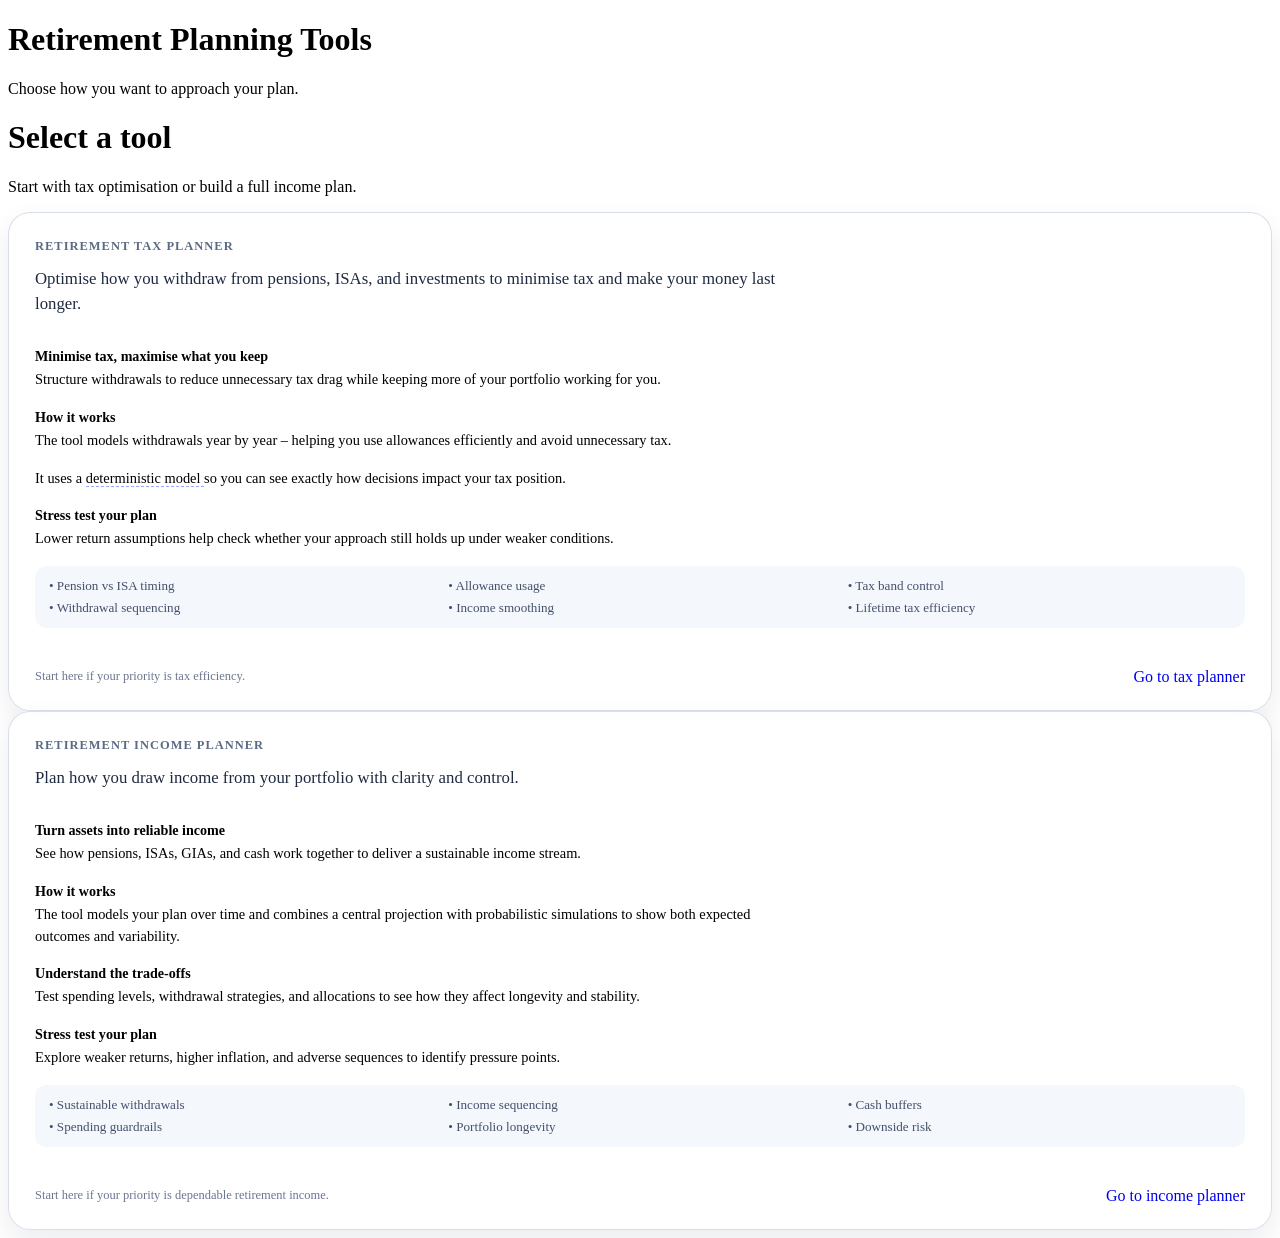
==== index.html @ 4cd3f2c4 "Add files via upload" ====
<!DOCTYPE html>
<html lang="en">
<head>
  <meta charset="utf-8"/>
  <meta name="viewport" content="width=device-width, initial-scale=1.0"/>
  <link rel="icon" type="image/svg+xml" href="favicon.svg" />
  <title>Retirement Planning Tools</title>

  <link href="css/styles.css" rel="stylesheet"/>
  <link href="css/start.css" rel="stylesheet"/>
</head>

<body>

<div class="app entry-page">

  <header class="top-header">
    <div class="top-header__inner">
      <div class="title-block">
        <h1>Retirement Planning Tools</h1>
        <p>Choose how you want to approach your plan.</p>
      </div>
    </div>
  </header>

  <div class="page-content">

    <div id="tab-setup">

      <div class="setup-intro-row">
        <div class="setup-intro__text">
          <h1>Select a tool</h1>
          <p>Start with tax optimisation or build a full income plan.</p>
        </div>
      </div>

      <div class="setup-grid">

        <!-- TAX -->
        <div class="entry-card">

          <div class="entry-title">Retirement Tax Planner</div>

          <div style="max-width:760px;display:flex;flex-direction:column;gap:16px;">

            <div class="entry-hero">
              Optimise how you withdraw from pensions, ISAs, and investments to minimise tax and make your money last longer.
            </div>

            <div class="entry-section">
              <strong>Minimise tax, maximise what you keep</strong>
              Structure withdrawals to reduce unnecessary tax drag while keeping more of your portfolio working for you.
            </div>

            <div class="entry-section">
              <strong>How it works</strong>
              The tool models withdrawals year by year – helping you use allowances efficiently and avoid unnecessary tax.
            </div>

            <div class="entry-section">
              It uses a 
              <span class="entry-tooltip">
                deterministic model
                <span class="entry-tooltip-box">
                  A fixed projection based entirely on your inputs.
                </span>
              </span>
              so you can see exactly how decisions impact your tax position.
            </div>

            <div class="entry-section">
              <strong>Stress test your plan</strong>
              Lower return assumptions help check whether your approach still holds up under weaker conditions.
            </div>

          </div>

          <div class="entry-aside">
            <div style="display:grid;grid-template-columns:1fr 1fr 1fr;gap:6px 16px;">
              <div>• Pension vs ISA timing</div>
              <div>• Allowance usage</div>
              <div>• Tax band control</div>
              <div>• Withdrawal sequencing</div>
              <div>• Income smoothing</div>
              <div>• Lifetime tax efficiency</div>
            </div>
          </div>

          <div class="entry-footer">
            <div class="entry-note">
              Start here if your priority is tax efficiency.
            </div>

            <a href="https://mr-androidwoody.github.io/tax-planner/" class="btn btn-primary" style="text-decoration:none;">
              Go to tax planner
            </a>
          </div>

        </div>

        <!-- INCOME -->
        <div class="entry-card">

          <div class="entry-title">Retirement Income Planner</div>

          <div style="max-width:760px;display:flex;flex-direction:column;gap:16px;">

            <div class="entry-hero">
              Plan how you draw income from your portfolio with clarity and control.
            </div>

            <div class="entry-section">
              <strong>Turn assets into reliable income</strong>
              See how pensions, ISAs, GIAs, and cash work together to deliver a sustainable income stream.
            </div>

            <div class="entry-section">
              <strong>How it works</strong>
              The tool models your plan over time and combines a central projection with probabilistic simulations to show both expected outcomes and variability.
            </div>

            <div class="entry-section">
              <strong>Understand the trade-offs</strong>
              Test spending levels, withdrawal strategies, and allocations to see how they affect longevity and stability.
            </div>

            <div class="entry-section">
              <strong>Stress test your plan</strong>
              Explore weaker returns, higher inflation, and adverse sequences to identify pressure points.
            </div>

          </div>

          <div class="entry-aside">
            <div style="display:grid;grid-template-columns:1fr 1fr 1fr;gap:6px 16px;">
              <div>• Sustainable withdrawals</div>
              <div>• Income sequencing</div>
              <div>• Cash buffers</div>
              <div>• Spending guardrails</div>
              <div>• Portfolio longevity</div>
              <div>• Downside risk</div>
            </div>
          </div>

          <div class="entry-footer">
            <div class="entry-note">
              Start here if your priority is dependable retirement income.
            </div>

            <a href="https://mr-androidwoody.github.io/retirement-income-planner/" class="btn btn-primary" style="text-decoration:none;">
              Go to income planner
            </a>
          </div>

        </div>

      </div>

    </div>

  </div>

</div>

</body>
</html>
---- css/start.css ----
/* ========================================
   Start Page (scoped)
   ======================================== */

.entry-page .page-content {
  padding: calc(var(--header-height) + 4px) 28px 56px;
}

/* Grid */
.entry-page .setup-grid {
  grid-template-columns: 1fr 1fr;
  gap: 28px;
}

/* Card */
.entry-card {
  padding: 26px 26px 24px;
  border-radius: 22px;
  background: rgba(255,255,255,0.92);
  border: 1px solid rgba(212,220,232,0.9);
  box-shadow: 0 12px 28px rgba(18,30,52,0.08);
  display: flex;
  flex-direction: column;
  transition: transform 180ms ease, box-shadow 180ms ease;
}

.entry-card:hover {
  transform: translateY(-3px);
  box-shadow: 0 16px 32px rgba(18,30,52,0.1);
}

/* Title */
.entry-title {
  font-size: 0.78rem;
  letter-spacing: 0.08em;
  text-transform: uppercase;
  font-weight: 700;
  color: #5c6b85;
  margin-bottom: 12px;
}

/* Hero */
.entry-hero {
  font-size: 1.05rem;
  line-height: 1.5;
  margin-bottom: 14px;
  color: #1f2a40;
}

/* Sections */
.entry-section {
  font-size: 0.9rem;
  line-height: 1.5;
}

.entry-section strong {
  display: block;
  font-size: 0.88rem;
  margin-bottom: 2px;
}

/* Aside */
.entry-aside {
  margin-top: 16px;
  padding: 12px 14px;
  border-radius: 12px;
  background: #f4f7fc;
  font-size: 0.82rem;
  color: #44506a;
}

/* Tooltip */
.entry-tooltip {
  position: relative;
  border-bottom: 1px dashed rgba(45,91,255,0.5);
  cursor: help;
}

.entry-tooltip-box {
  position: absolute;
  bottom: 130%;
  left: 0;
  width: 260px;
  background: #1f2a40;
  color: #fff;
  font-size: 0.75rem;
  padding: 10px 12px;
  border-radius: 8px;
  opacity: 0;
  transform: translateY(6px);
  pointer-events: none;
  transition: all 140ms ease;
}

.entry-tooltip:hover .entry-tooltip-box {
  opacity: 1;
  transform: translateY(0);
}

/* Footer */
.entry-footer {
  margin-top: auto;
  padding-top: 40px;
  display: flex;
  justify-content: space-between;
  align-items: center;
}

.entry-note {
  font-size: 0.78rem;
  color: #6b778f;
}
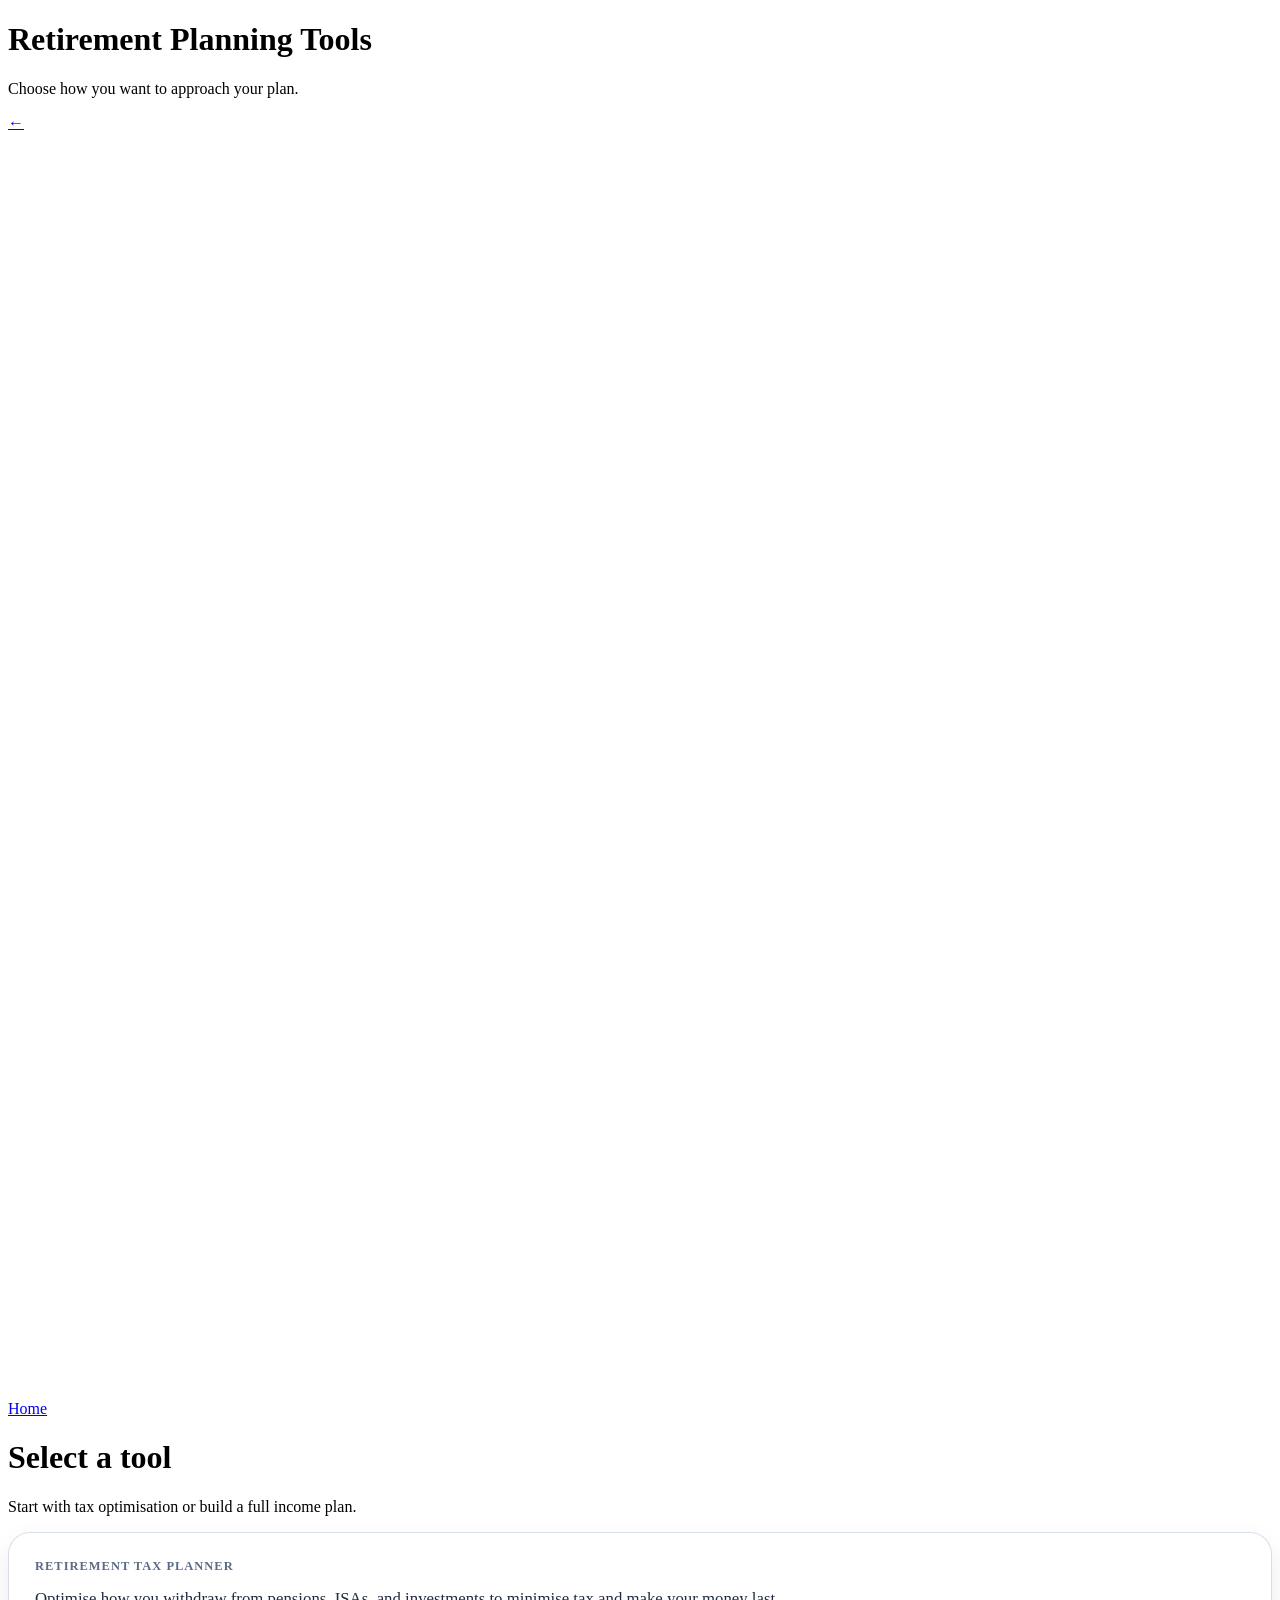
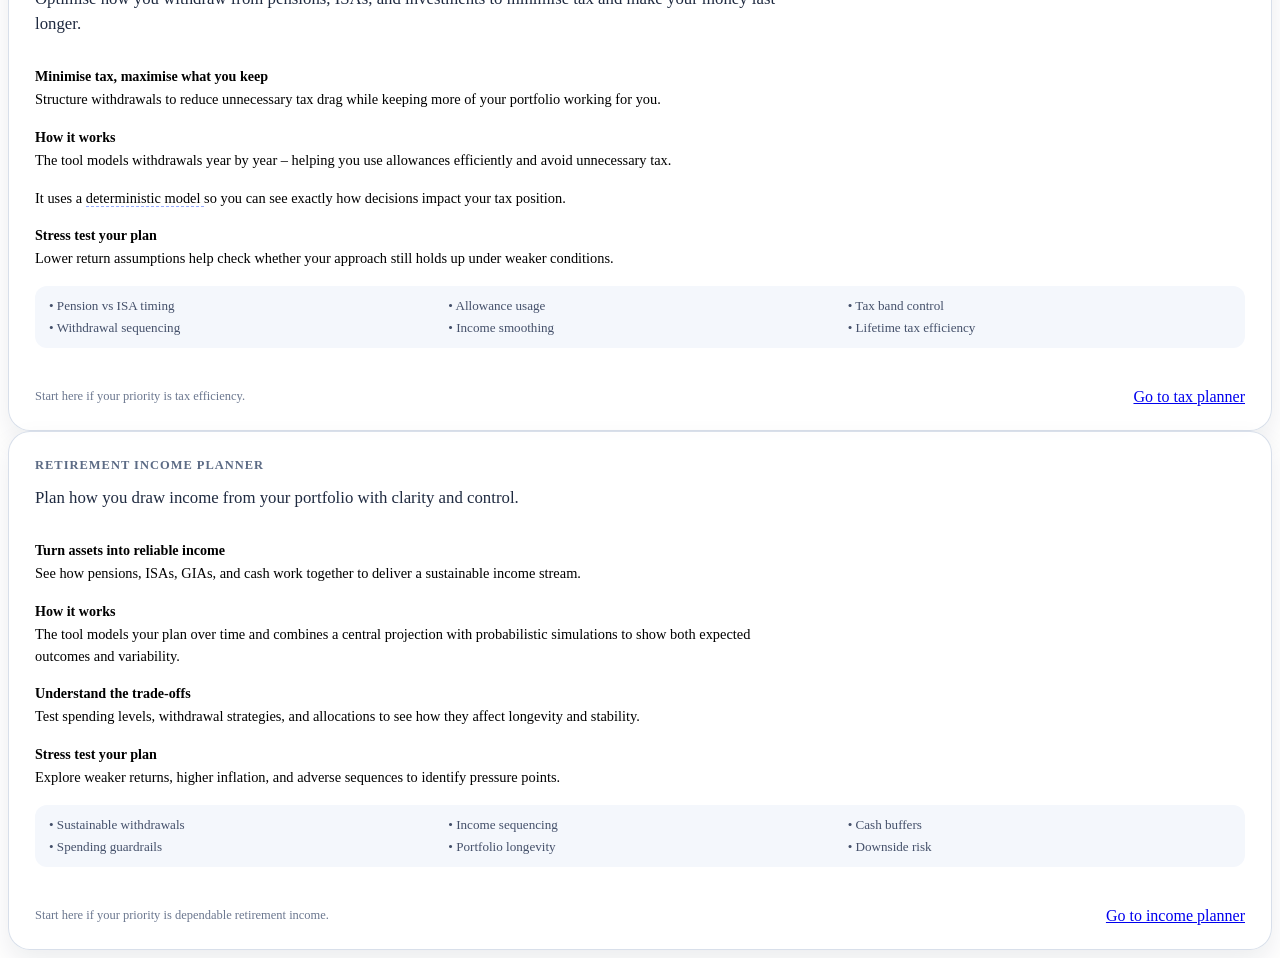
==== commit 28d92352: "Add files via upload" ====
--- a/index.html
+++ b/index.html
@@ -1,12 +1,16 @@
 <!DOCTYPE html>
 <html lang="en">
+
 <head>
   <meta charset="utf-8"/>
   <meta name="viewport" content="width=device-width, initial-scale=1.0"/>
   <link rel="icon" type="image/svg+xml" href="favicon.svg" />
   <title>Retirement Planning Tools</title>
 
-  <link href="css/styles.css" rel="stylesheet"/>
+  <!-- Core app styles (absolute path - preserved) -->
+  <link href="https://mr-androidwoody.github.io/tax-planner/css/styles.css" rel="stylesheet"/>
+
+  <!-- Start page styles -->
   <link href="css/start.css" rel="stylesheet"/>
 </head>
 
@@ -14,19 +18,33 @@
 
 <div class="app entry-page">
 
-  <header class="top-header">
-    <div class="top-header__inner">
-      <div class="title-block">
-        <h1>Retirement Planning Tools</h1>
-        <p>Choose how you want to approach your plan.</p>
+  <!-- Header -->
+    <header class="top-header">
+      <div class="top-header__inner header-with-home">
+    
+        <div class="title-block">
+          <h1>Retirement Planning Tools</h1>
+          <p>Choose how you want to approach your plan.</p>
+        </div>
+    
+        <a href="#" class="home-btn">
+          <span class="home-arrow">←</span>
+          <svg viewBox="0 0 24 24" fill="none" stroke-width="2">
+            <path d="M3 11l9-7 9 7"/>
+            <path d="M9 22V12h6v10"/>
+          </svg>
+          Home
+        </a>
+    
       </div>
-    </div>
-  </header>
+    </header>
 
+  <!-- Page -->
   <div class="page-content">
 
     <div id="tab-setup">
 
+      <!-- Intro -->
       <div class="setup-intro-row">
         <div class="setup-intro__text">
           <h1>Select a tool</h1>
@@ -34,6 +52,7 @@
         </div>
       </div>
 
+      <!-- Grid -->
       <div class="setup-grid">
 
         <!-- TAX -->
@@ -91,7 +110,7 @@
               Start here if your priority is tax efficiency.
             </div>
 
-            <a href="https://mr-androidwoody.github.io/tax-planner/" class="btn btn-primary" style="text-decoration:none;">
+            <a href="https://mr-androidwoody.github.io/tax-planner/" class="btn btn-primary">
               Go to tax planner
             </a>
           </div>
@@ -147,7 +166,7 @@
               Start here if your priority is dependable retirement income.
             </div>
 
-            <a href="https://mr-androidwoody.github.io/retirement-income-planner/" class="btn btn-primary" style="text-decoration:none;">
+            <a href="https://mr-androidwoody.github.io/retirement-income-planner/" class="btn btn-primary">
               Go to income planner
             </a>
           </div>
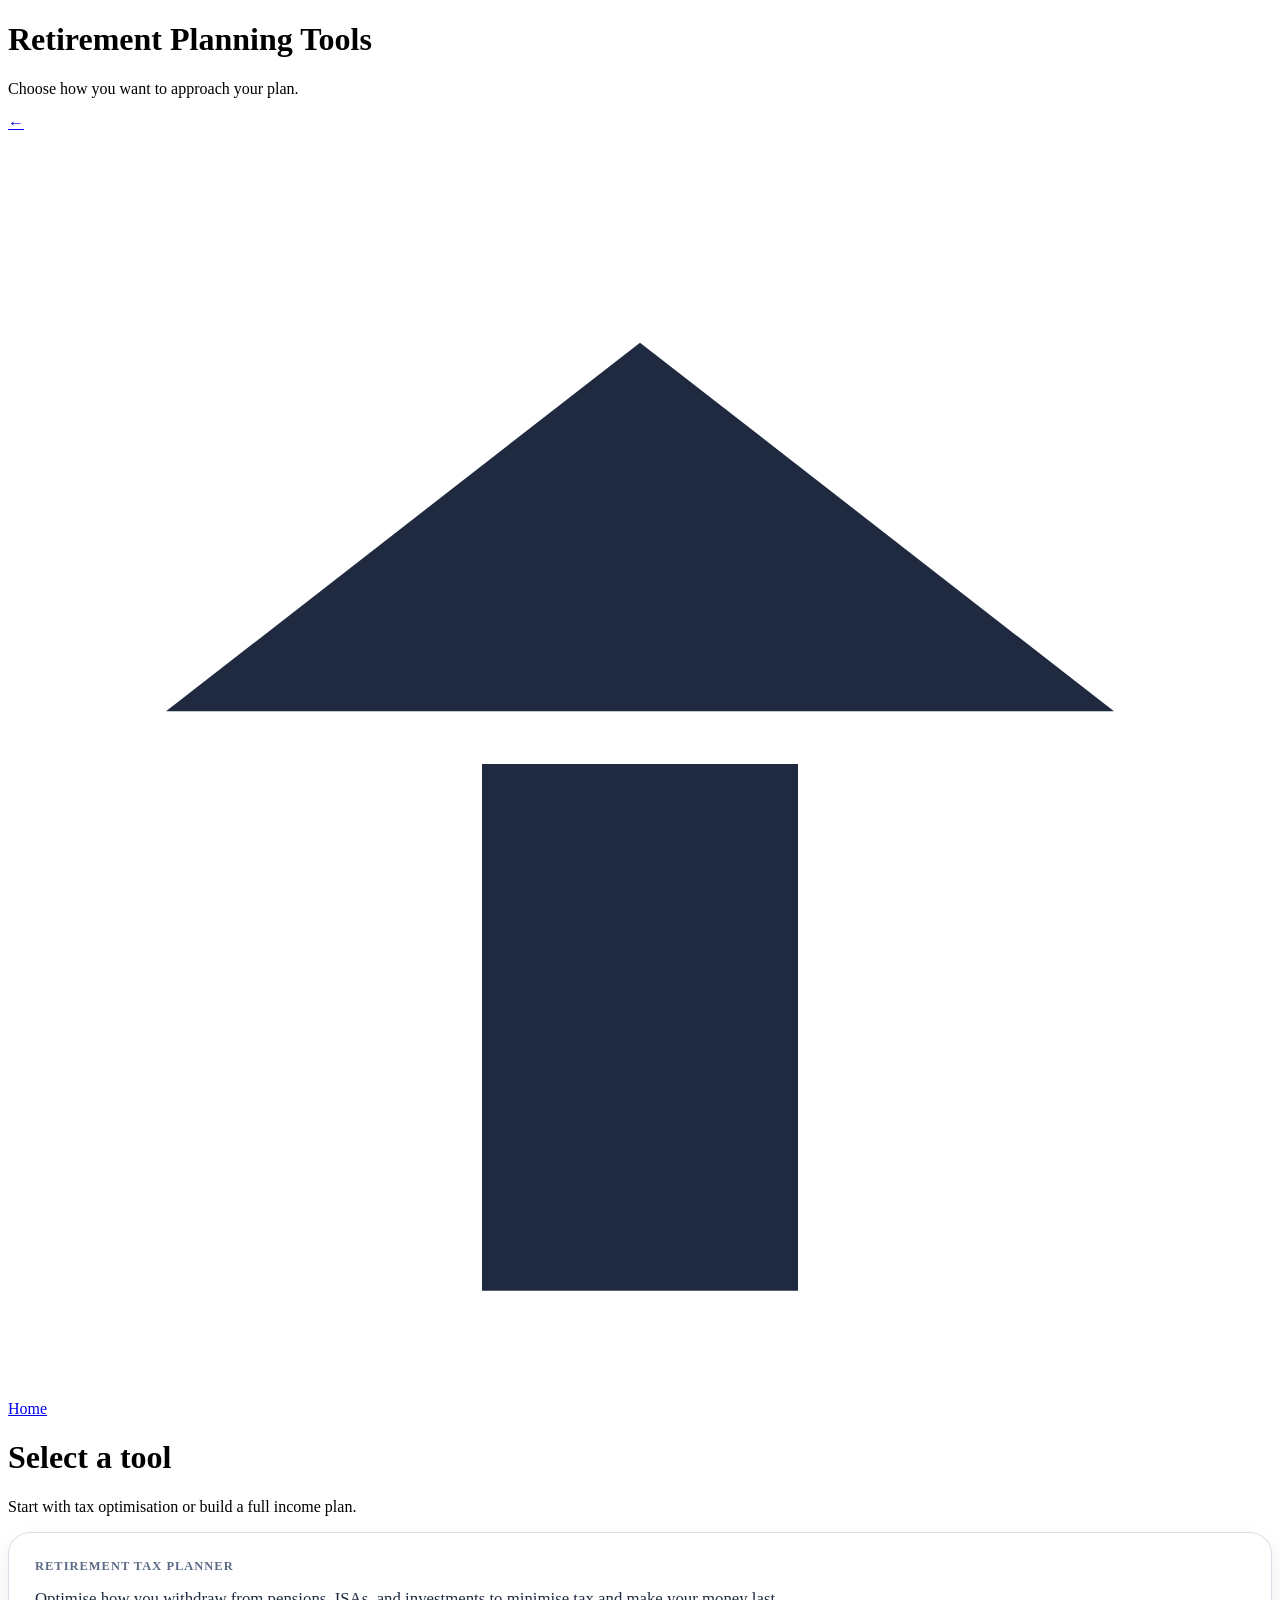
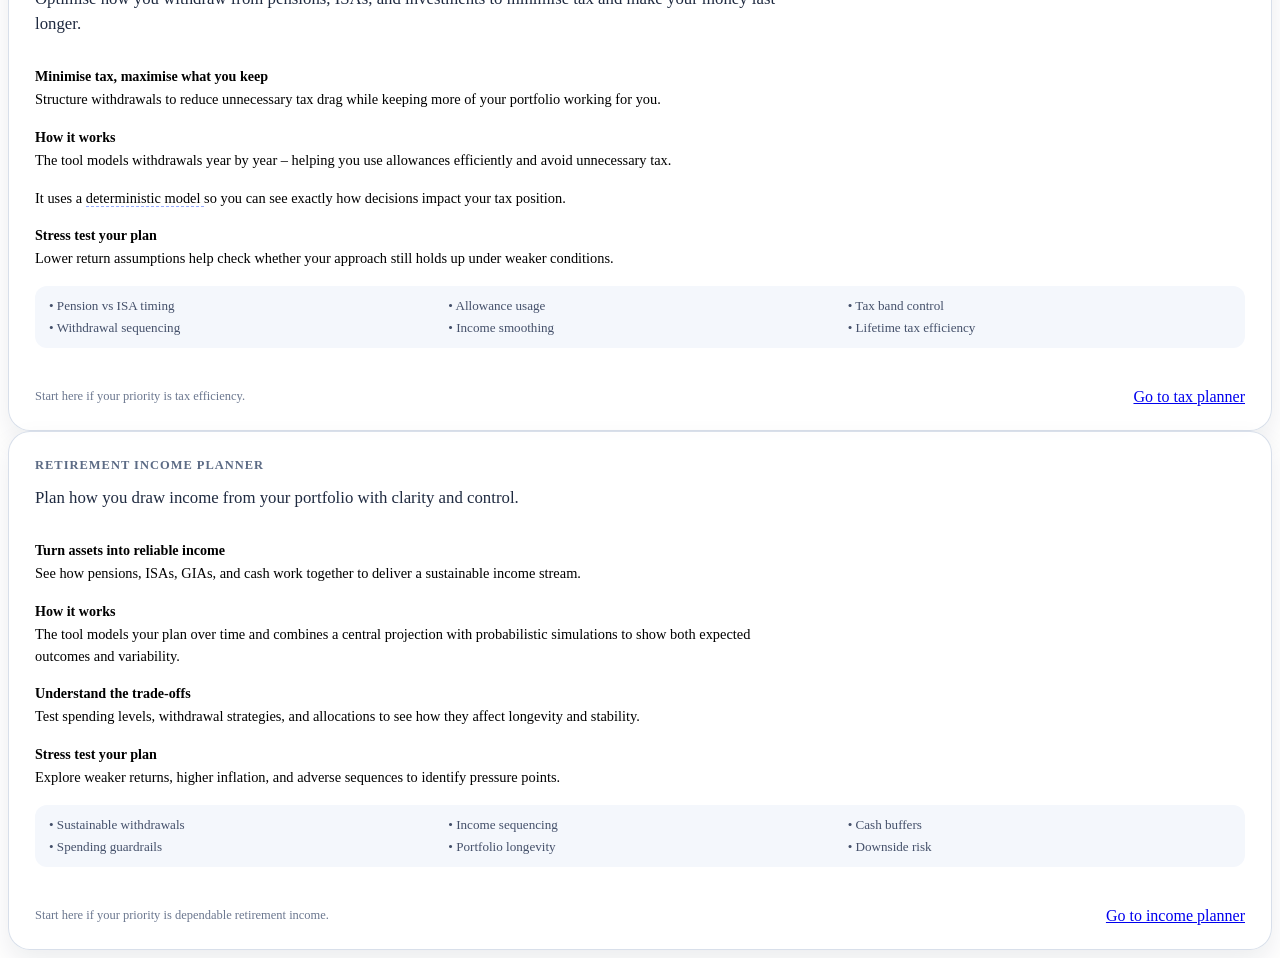
==== commit 4b5da390: "Add files via upload" ====
--- a/index.html
+++ b/index.html
@@ -29,9 +29,9 @@
     
         <a href="#" class="home-btn">
           <span class="home-arrow">←</span>
-          <svg viewBox="0 0 24 24" fill="none" stroke-width="2">
-            <path d="M3 11l9-7 9 7"/>
-            <path d="M9 22V12h6v10"/>
+          <svg viewBox="0 0 24 24">
+            <path d="M3 11l9-7 9 7" fill="#1f2a40"/>
+            <path d="M9 22V12h6v10" fill="#1f2a40"/>
           </svg>
           Home
         </a>
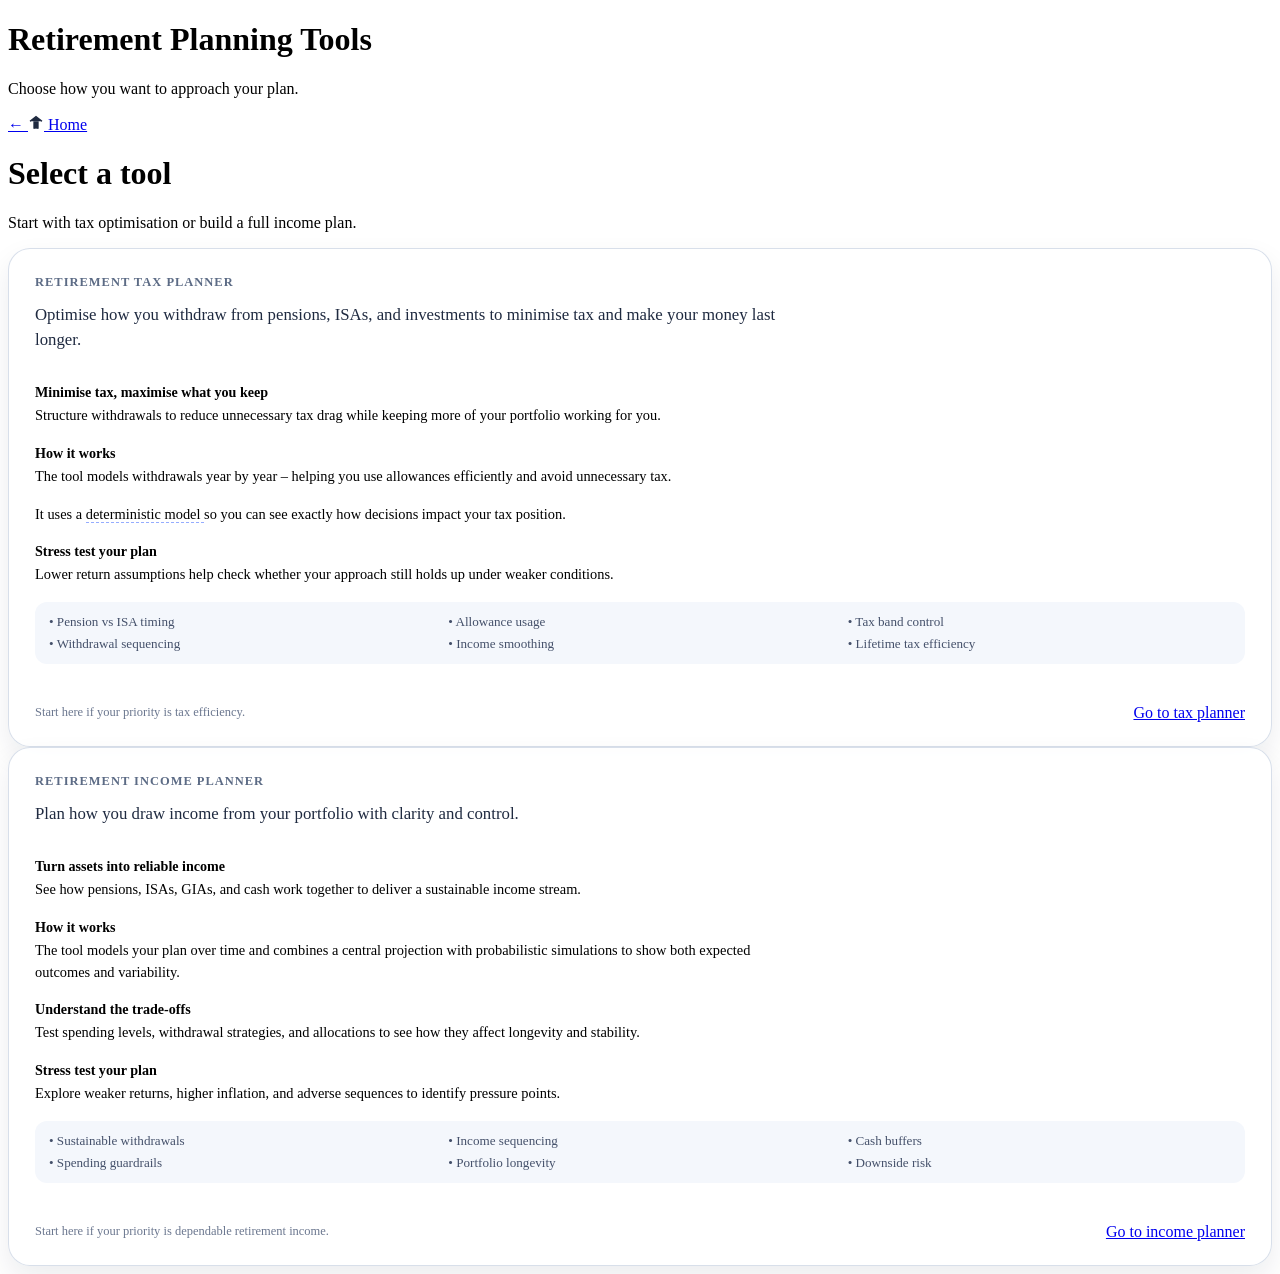
==== commit f8769d6a: "Add files via upload" ====
--- a/index.html
+++ b/index.html
@@ -29,7 +29,7 @@
     
         <a href="#" class="home-btn">
           <span class="home-arrow">←</span>
-          <svg viewBox="0 0 24 24">
+          <svg viewBox="0 0 24 24" width="16" height="16" stroke="#1f2a40" stroke-width="2">
             <path d="M3 11l9-7 9 7" fill="#1f2a40"/>
             <path d="M9 22V12h6v10" fill="#1f2a40"/>
           </svg>
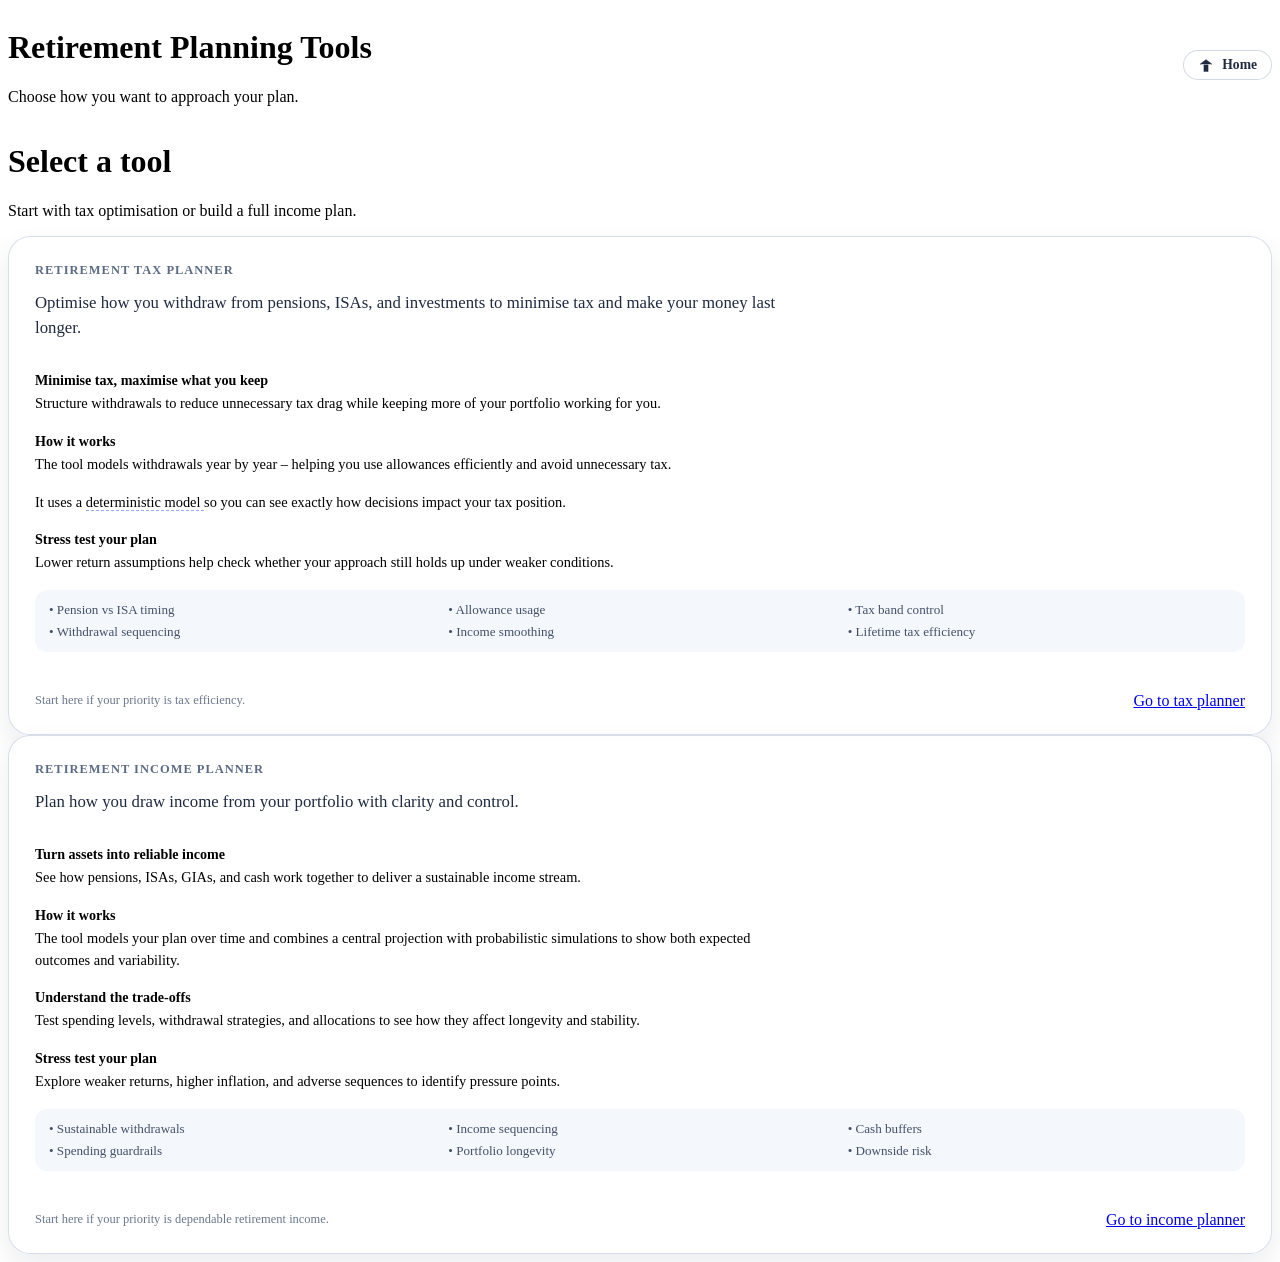
==== commit 08e0d3e7: "Add files via upload" ====
--- a/index.html
+++ b/index.html
@@ -28,8 +28,7 @@
         </div>
     
         <a href="#" class="home-btn">
-          <span class="home-arrow">←</span>
-          <svg viewBox="0 0 24 24" width="16" height="16" stroke="#1f2a40" stroke-width="2">
+          <svg viewBox="0 0 24 24" width="16" height="16">
             <path d="M3 11l9-7 9 7" fill="#1f2a40"/>
             <path d="M9 22V12h6v10" fill="#1f2a40"/>
           </svg>
--- a/css/start.css
+++ b/css/start.css
@@ -97,6 +97,69 @@
   transform: translateY(0);
 }
 
+/* Home button (pill, top-right aligned) */
+.home-btn {
+  display: inline-flex;
+  align-items: center;
+  gap: 8px;
+
+  padding: 6px 14px;
+  border-radius: 999px;
+
+  background: rgba(255,255,255,0.7);
+  border: 1px solid rgba(77,105,153,0.25);
+
+  text-decoration: none;
+  font-size: 0.85rem;
+  font-weight: 600;
+  color: #1f2a40;
+
+  white-space: nowrap;
+  flex: 0 0 auto;
+
+  transition: all 140ms ease;
+}
+
+.home-btn:hover {
+  background: #ffffff;
+  transform: translateY(-1px);
+  box-shadow: 0 4px 10px rgba(18,30,52,0.08);
+}
+
+.home-btn svg {
+  width: 14px;
+  height: 14px;
+  stroke: currentColor;
+}
+
+.home-arrow {
+  font-size: 13px;
+}
+
+.home-btn svg {
+  width: 16px;
+  height: 16px;
+  display: inline-block;
+}
+
+/* Enable right alignment without breaking existing grid */
+.top-header__inner.header-with-home {
+  display: grid;
+  grid-template-columns: 1fr auto;
+  align-items: center;
+}
+
+/* Prevent title block from expanding into button column */
+.top-header__inner.header-with-home .title-block {
+  min-width: 0;
+}
+
+/* Ensure button stays compact and right-aligned */
+.top-header__inner.header-with-home .home-btn {
+  justify-self: end;
+}
+
+
 /* Footer */
 .entry-footer {
   margin-top: auto;
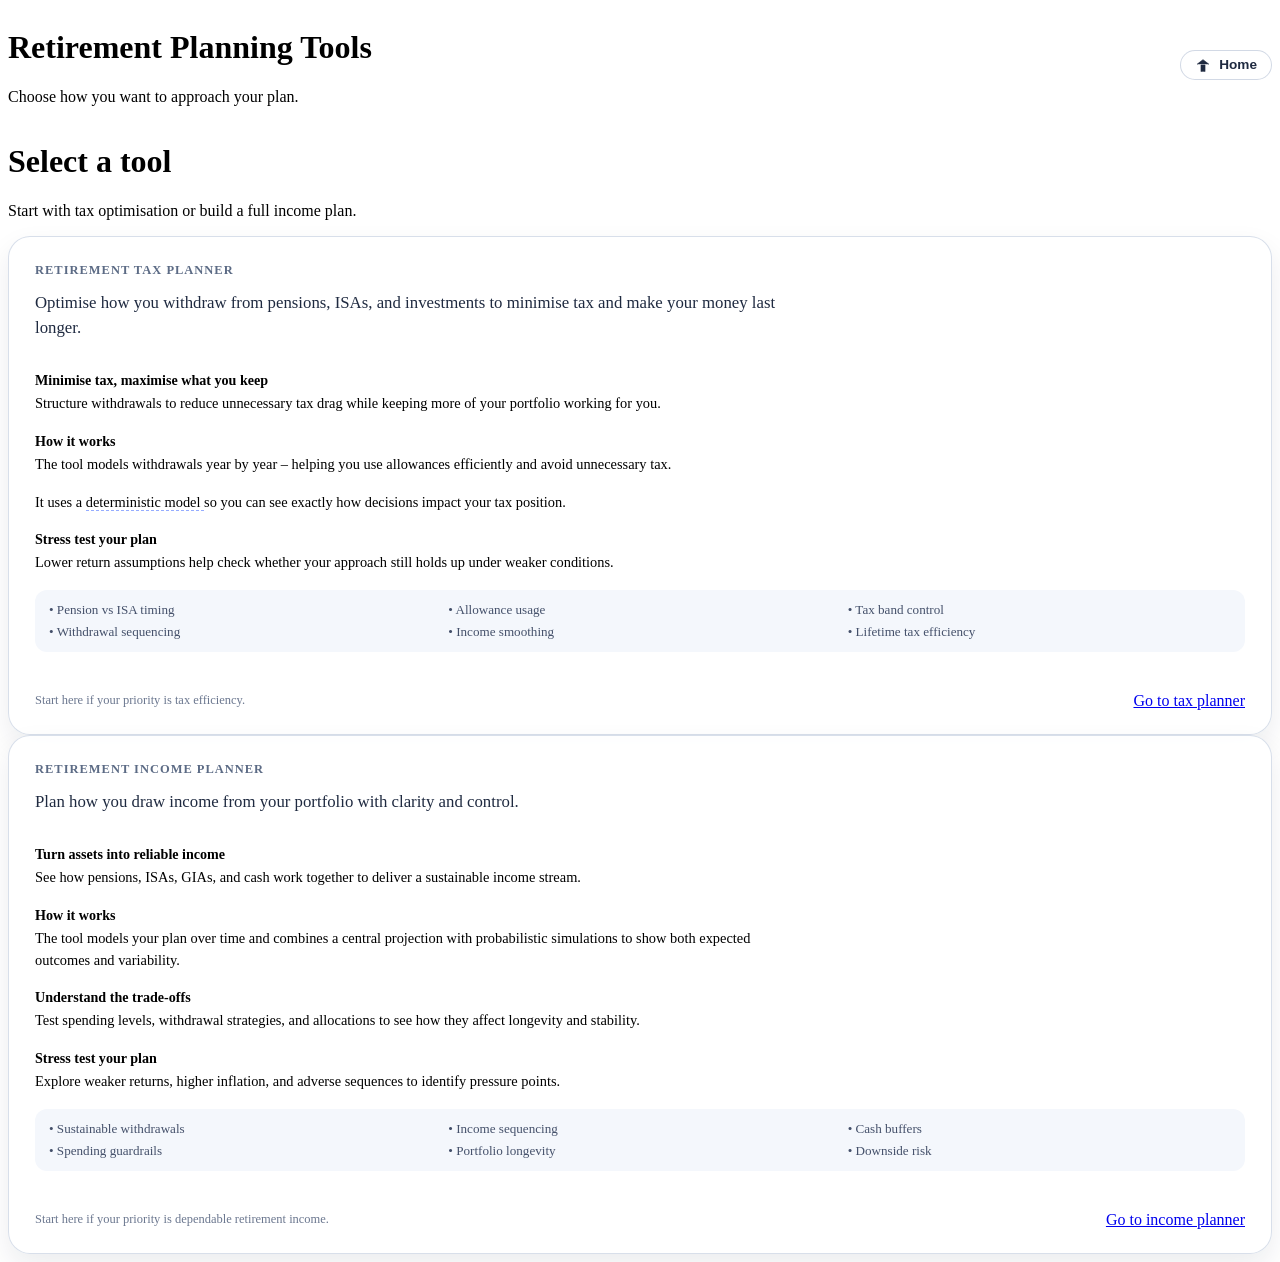
==== commit 464e067a: "Add files via upload" ====
--- a/index.html
+++ b/index.html
@@ -27,13 +27,13 @@
           <p>Choose how you want to approach your plan.</p>
         </div>
     
-        <a href="#" class="home-btn">
+        <button class="home-btn" type="button">
           <svg viewBox="0 0 24 24" width="16" height="16">
             <path d="M3 11l9-7 9 7" fill="#1f2a40"/>
             <path d="M9 22V12h6v10" fill="#1f2a40"/>
           </svg>
           Home
-        </a>
+        </button>
     
       </div>
     </header>
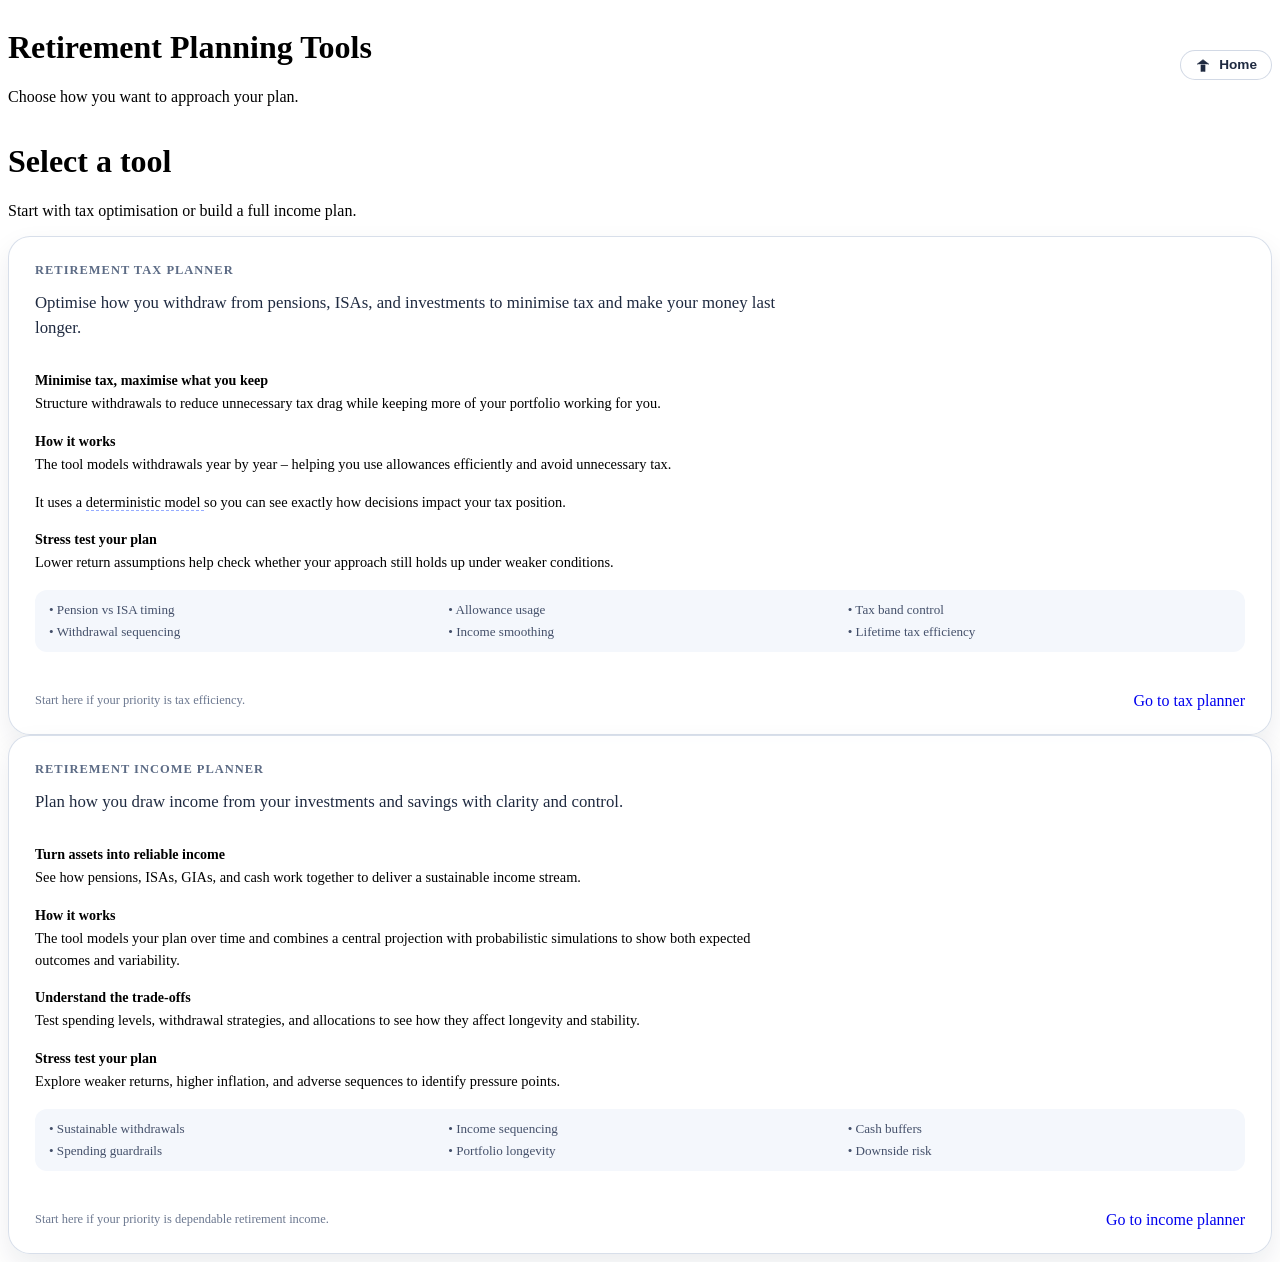
==== commit e7df5ec7: "Add files via upload" ====
--- a/index.html
+++ b/index.html
@@ -124,7 +124,7 @@
           <div style="max-width:760px;display:flex;flex-direction:column;gap:16px;">
 
             <div class="entry-hero">
-              Plan how you draw income from your portfolio with clarity and control.
+              Plan how you draw income from your investments and savings with clarity and control.
             </div>
 
             <div class="entry-section">
--- a/css/start.css
+++ b/css/start.css
@@ -27,6 +27,14 @@
 .entry-card:hover {
   transform: translateY(-3px);
   box-shadow: 0 16px 32px rgba(18,30,52,0.1);
+}
+
+.entry-page a.btn {
+  text-decoration: none;
+}
+
+.entry-page a.btn:hover {
+  text-decoration: none;
 }
 
 /* Title */
